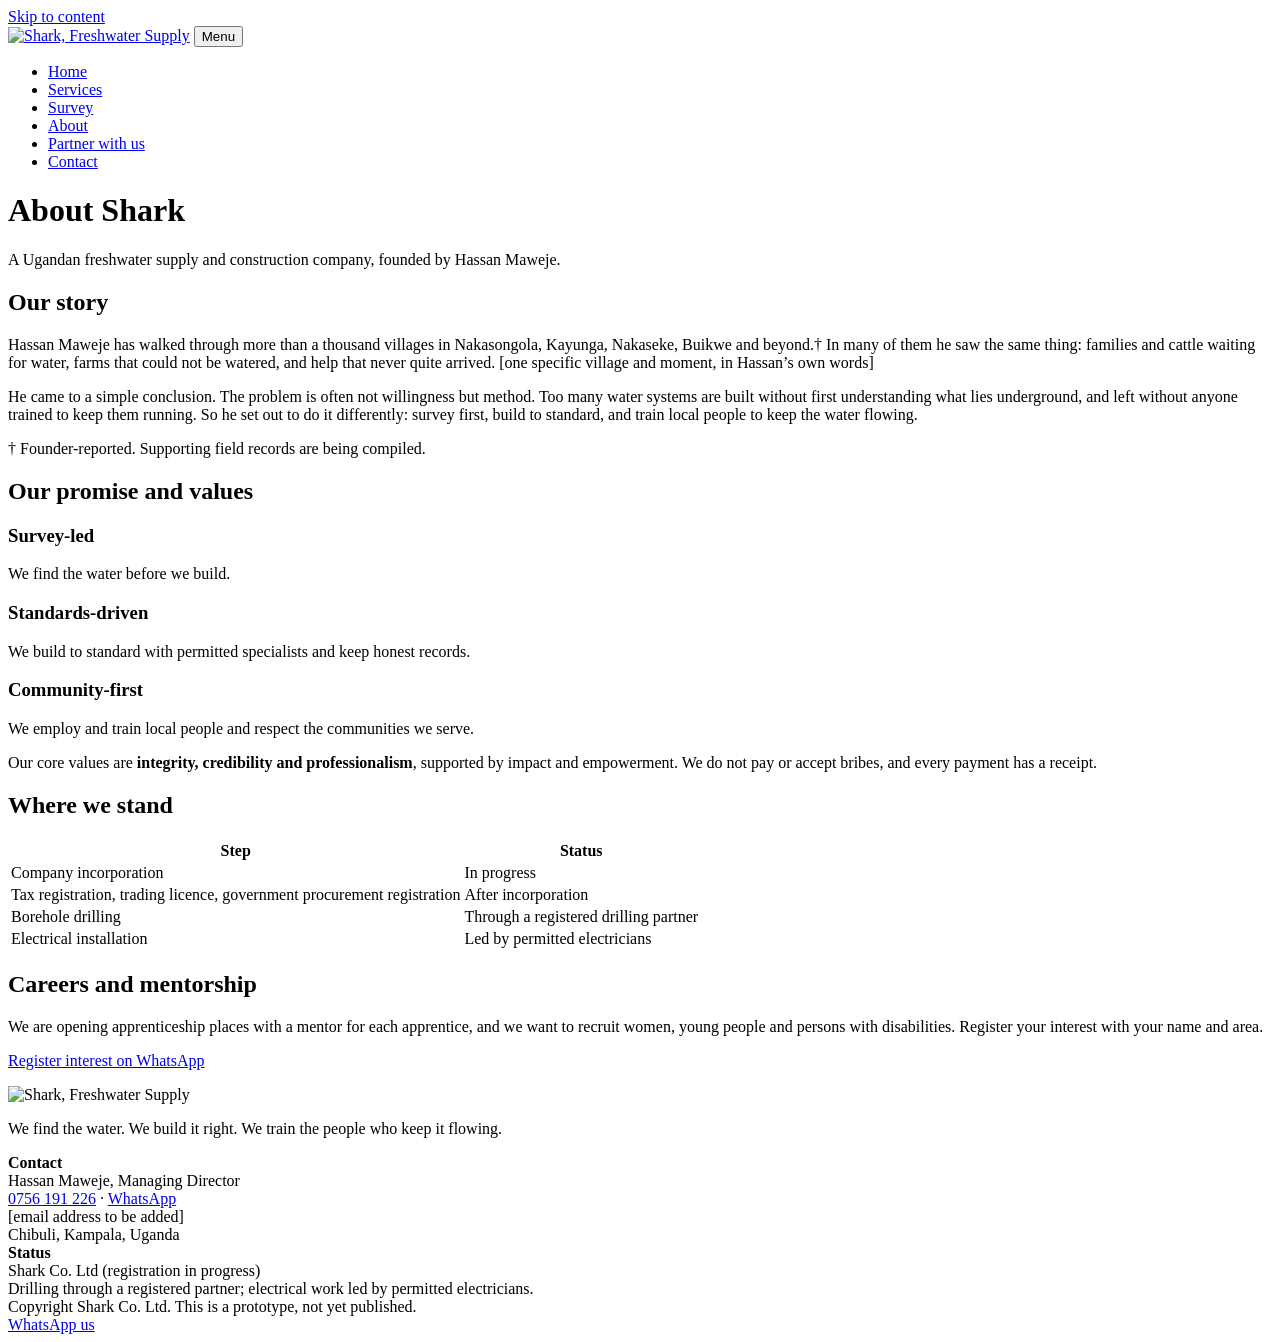
==== about.html @ 4614eab7 "Add files via upload" ====
<!doctype html>
<html lang="en-GB">
<head>
<meta charset="utf-8">
<meta name="viewport" content="width=device-width, initial-scale=1">
<title>About Shark Freshwater Supply | Survey-led water and construction</title>
<meta name="description" content="Founded by Hassan Maweje, Shark surveys first, builds to standard and trains local people. See our promise, values and current status.">
<meta name="theme-color" content="#0B2E4F">
<link rel="icon" href="assets/img/favicon.svg" type="image/svg+xml">
<link rel="stylesheet" href="assets/style.css">

</head>
<body>
<a class="skip" href="#main">Skip to content</a>
<header class="site"><div class="container bar">
<a class="brand" href="index.html" aria-label="Shark Freshwater Supply home"><img src="assets/img/logo.svg" alt="Shark, Freshwater Supply" width="160" height="44"></a>
<button class="menu-btn" aria-expanded="false" aria-controls="nav">Menu</button>
<nav id="nav" aria-label="Main"><ul>
<li><a href="index.html" >Home</a></li>
<li><a href="services.html" >Services</a></li>
<li><a href="survey.html" >Survey</a></li>
<li><a href="about.html" aria-current="page">About</a></li>
<li><a href="partner.html" >Partner with us</a></li>
<li><a href="contact.html" >Contact</a></li>
</ul></nav>
</div></header>
<main id="main"><div class="page-hero"><div class="container"><h1>About Shark</h1><p>A Ugandan freshwater supply and construction company, founded by Hassan Maweje.</p></div></div>
<section><div class="container"><h2>Our story</h2>
<p>Hassan Maweje has walked through more than a thousand villages in Nakasongola, Kayunga, Nakaseke, Buikwe and beyond.&dagger; In many of them he saw the same thing: families and cattle waiting for water, farms that could not be watered, and help that never quite arrived. <span class="confirm">[one specific village and moment, in Hassan&rsquo;s own words]</span></p>
<p>He came to a simple conclusion. The problem is often not willingness but method. Too many water systems are built without first understanding what lies underground, and left without anyone trained to keep them running. So he set out to do it differently: survey first, build to standard, and train local people to keep the water flowing.</p>
<p class="small">&dagger; Founder-reported. Supporting field records are being compiled.</p></div></section>
<section class="alt"><div class="container"><h2>Our promise and values</h2><div class="grid cols-3">
<div class="card white"><h3>Survey-led</h3><p>We find the water before we build.</p></div>
<div class="card white"><h3>Standards-driven</h3><p>We build to standard with permitted specialists and keep honest records.</p></div>
<div class="card white"><h3>Community-first</h3><p>We employ and train local people and respect the communities we serve.</p></div></div>
<p>Our core values are <b>integrity, credibility and professionalism</b>, supported by impact and empowerment. We do not pay or accept bribes, and every payment has a receipt.</p></div></section>
<section><div class="container"><h2>Where we stand</h2>
<table><tr><th>Step</th><th>Status</th></tr>
<tr><td>Company incorporation</td><td>In progress</td></tr>
<tr><td>Tax registration, trading licence, government procurement registration</td><td>After incorporation</td></tr>
<tr><td>Borehole drilling</td><td>Through a registered drilling partner</td></tr>
<tr><td>Electrical installation</td><td>Led by permitted electricians</td></tr></table></div></section>
<section class="alt"><div class="container"><h2>Careers and mentorship</h2>
<p>We are opening apprenticeship places with a mentor for each apprentice, and we want to recruit women, young people and persons with disabilities. Register your interest with your name and area.</p>
<p><a class="btn btn-wa" data-wa="Hello Shark, I would like to register my interest in an apprenticeship. My name is " href="#">Register interest on WhatsApp</a></p></div></section></main>
<footer class="site"><div class="container cols">
<div><img src="assets/img/logo-reversed.svg" alt="Shark, Freshwater Supply" width="160" height="44"><p>We find the water. We build it right. We train the people who keep it flowing.</p></div>
<div><b>Contact</b><br>Hassan Maweje, Managing Director<br><a href="tel:+256756191226">0756 191 226</a> &middot; <a data-wa="Hello Shark, I would like some information." href="#">WhatsApp</a><br><span class="confirm">[email address to be added]</span><br>Chibuli, Kampala, Uganda</div>
<div><b>Status</b><br>Shark Co. Ltd (registration in progress)<br>Drilling through a registered partner; electrical work led by permitted electricians.<br><span class="small">Copyright Shark Co. Ltd. This is a prototype, not yet published.</span></div>
</div></footer>
<a class="fab" data-wa="Hello Shark, I would like to book a site visit." href="#">WhatsApp us</a>
<script src="assets/site.js"></script>
</body>
</html>
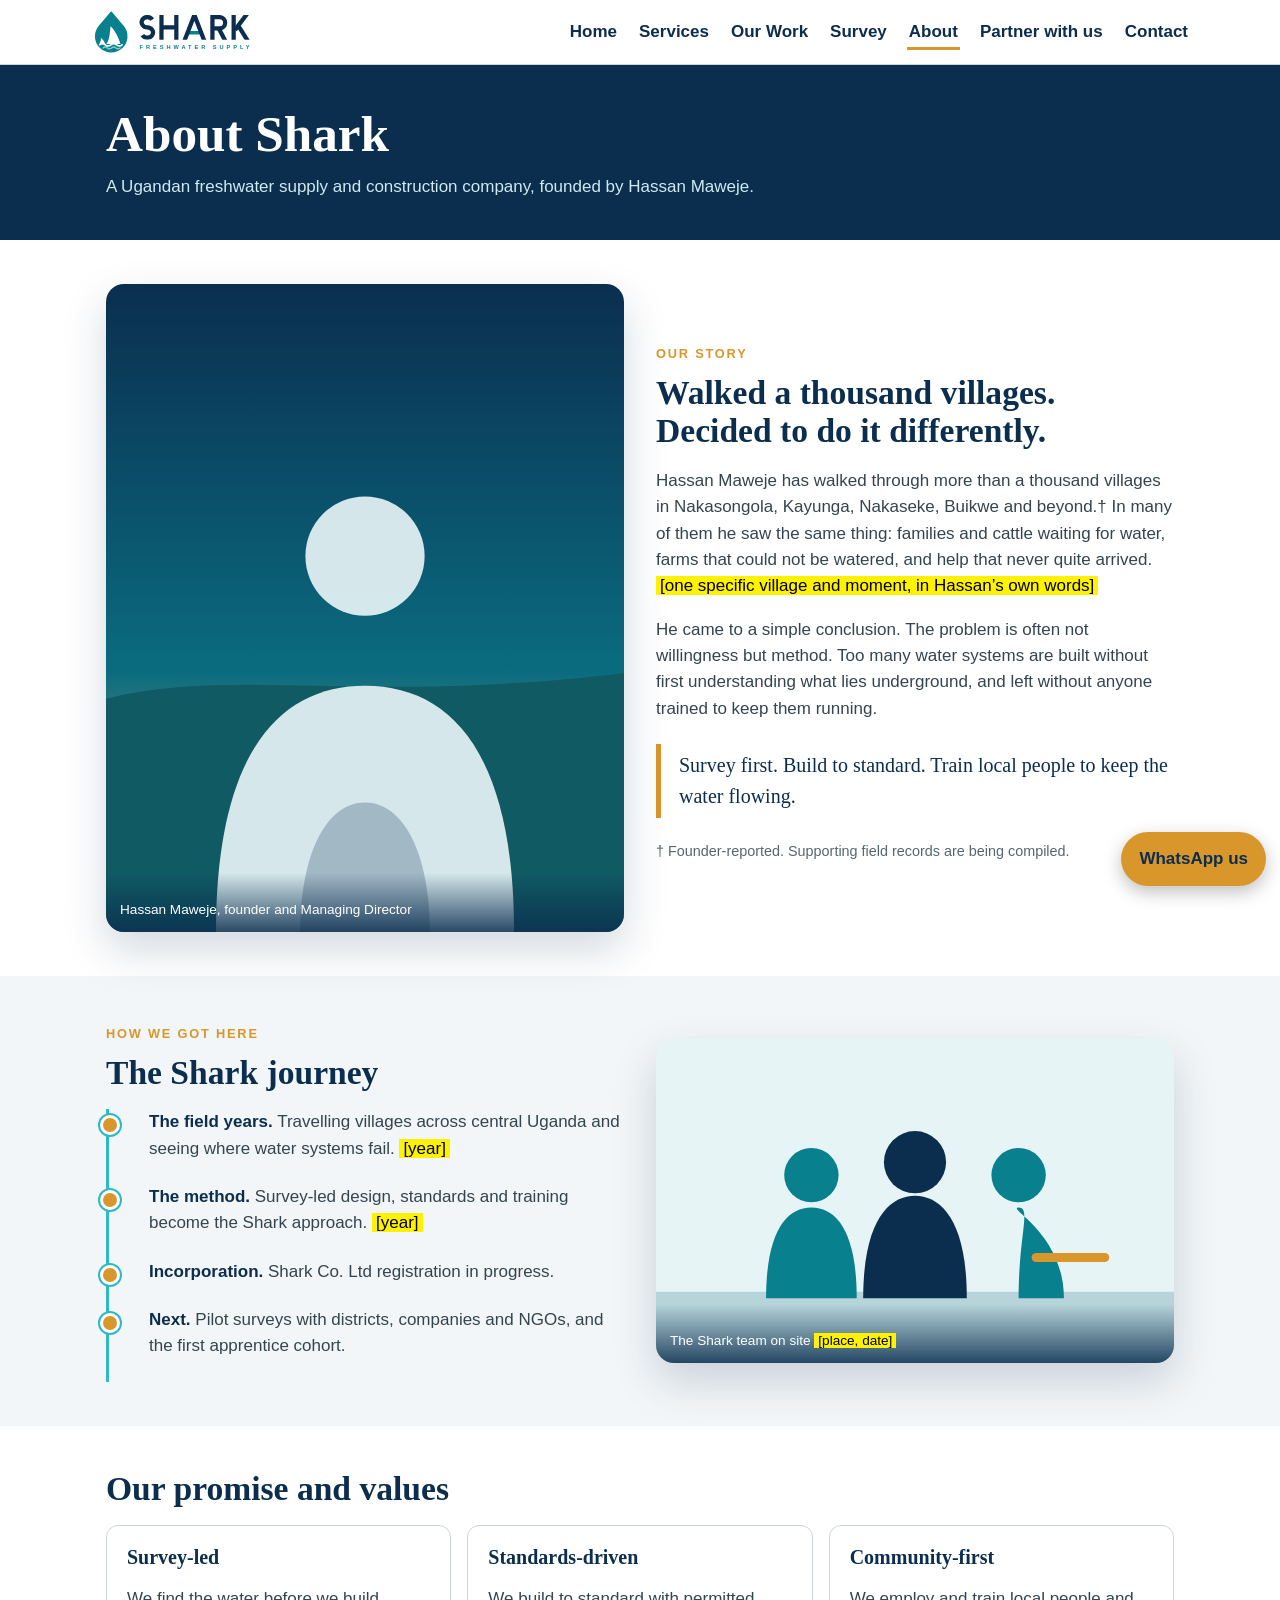
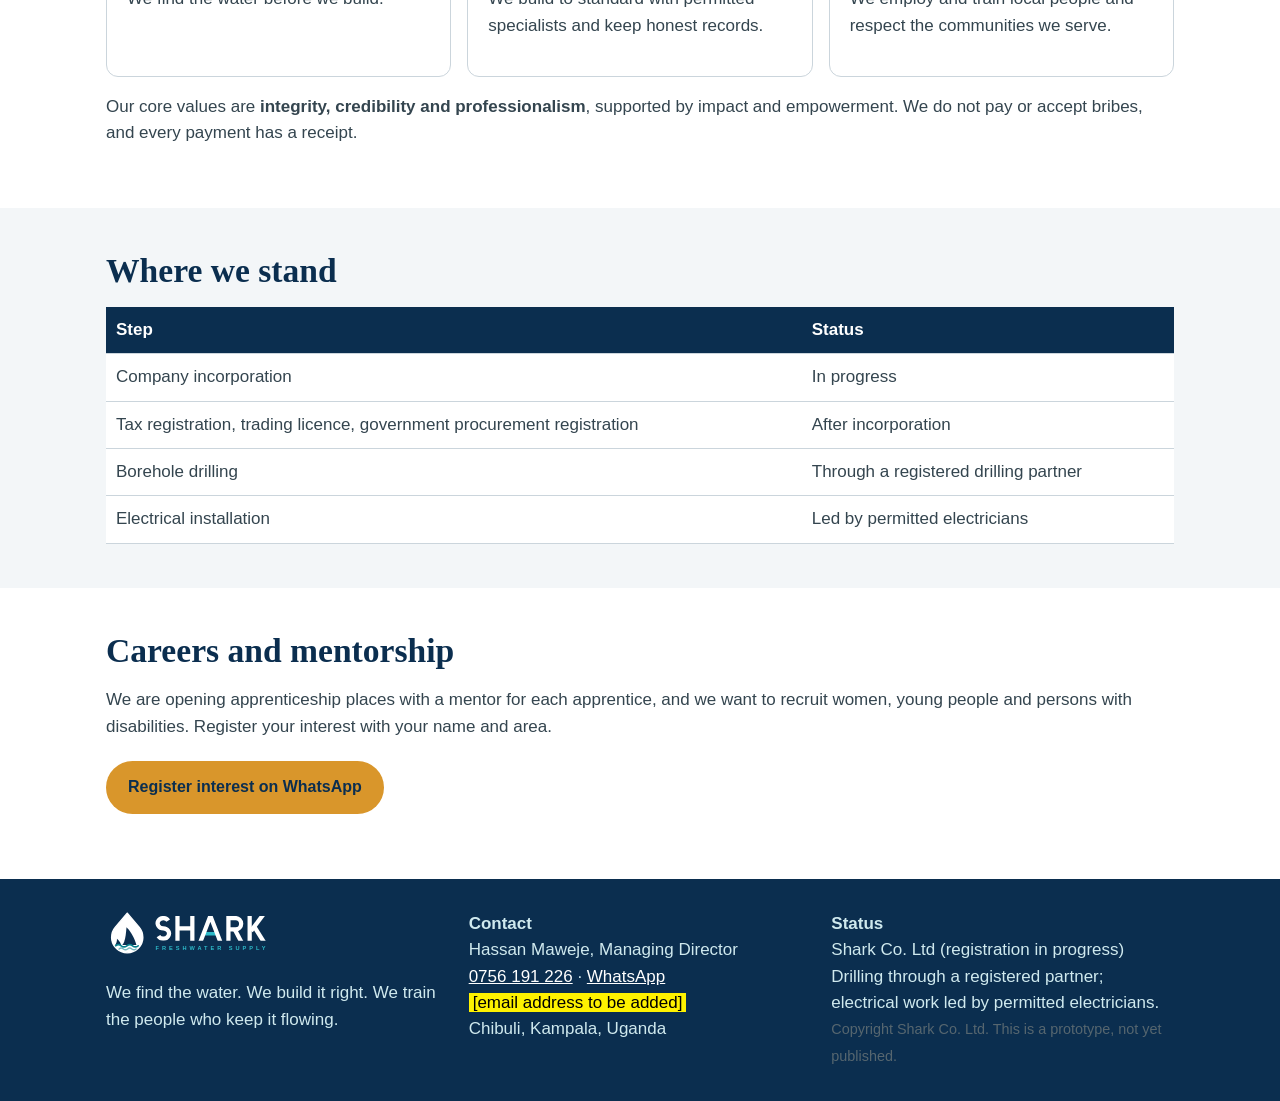
==== commit 41c53906: "Modernise site: hero slideshow, Our Work gallery, About photo sections - Home: 3-slide accessible he" ====
--- a/about.html
+++ b/about.html
@@ -18,6 +18,7 @@
 <nav id="nav" aria-label="Main"><ul>
 <li><a href="index.html" >Home</a></li>
 <li><a href="services.html" >Services</a></li>
+<li><a href="work.html" >Our Work</a></li>
 <li><a href="survey.html" >Survey</a></li>
 <li><a href="about.html" aria-current="page">About</a></li>
 <li><a href="partner.html" >Partner with us</a></li>
@@ -25,22 +26,34 @@
 </ul></nav>
 </div></header>
 <main id="main"><div class="page-hero"><div class="container"><h1>About Shark</h1><p>A Ugandan freshwater supply and construction company, founded by Hassan Maweje.</p></div></div>
-<section><div class="container"><h2>Our story</h2>
+<section><div class="container split">
+<figure class="photo ph reveal" style="background-image:url(assets/img/photos/hassan.jpg),url(assets/img/scenes/about.svg)" role="img" aria-label="Hassan Maweje, founder and Managing Director"><figcaption>Hassan Maweje, founder and Managing Director</figcaption></figure>
+<div class="reveal"><span class="eyebrow">Our story</span><h2>Walked a thousand villages. Decided to do it differently.</h2>
 <p>Hassan Maweje has walked through more than a thousand villages in Nakasongola, Kayunga, Nakaseke, Buikwe and beyond.&dagger; In many of them he saw the same thing: families and cattle waiting for water, farms that could not be watered, and help that never quite arrived. <span class="confirm">[one specific village and moment, in Hassan&rsquo;s own words]</span></p>
-<p>He came to a simple conclusion. The problem is often not willingness but method. Too many water systems are built without first understanding what lies underground, and left without anyone trained to keep them running. So he set out to do it differently: survey first, build to standard, and train local people to keep the water flowing.</p>
-<p class="small">&dagger; Founder-reported. Supporting field records are being compiled.</p></div></section>
-<section class="alt"><div class="container"><h2>Our promise and values</h2><div class="grid cols-3">
-<div class="card white"><h3>Survey-led</h3><p>We find the water before we build.</p></div>
-<div class="card white"><h3>Standards-driven</h3><p>We build to standard with permitted specialists and keep honest records.</p></div>
-<div class="card white"><h3>Community-first</h3><p>We employ and train local people and respect the communities we serve.</p></div></div>
+<p>He came to a simple conclusion. The problem is often not willingness but method. Too many water systems are built without first understanding what lies underground, and left without anyone trained to keep them running.</p>
+<p class="quote">Survey first. Build to standard. Train local people to keep the water flowing.</p>
+<p class="small">&dagger; Founder-reported. Supporting field records are being compiled.</p></div></div></section>
+<section class="alt"><div class="container split flip">
+<figure class="photo wide ph reveal" style="background-image:url(assets/img/photos/team.jpg),url(assets/img/scenes/work-training.svg)" role="img" aria-label="The Shark team on site"><figcaption>The Shark team on site <span class="confirm">[place, date]</span></figcaption></figure>
+<div class="reveal"><span class="eyebrow">How we got here</span><h2>The Shark journey</h2>
+<ol class="timeline">
+<li><b>The field years.</b> Travelling villages across central Uganda and seeing where water systems fail. <span class="confirm">[year]</span></li>
+<li><b>The method.</b> Survey-led design, standards and training become the Shark approach. <span class="confirm">[year]</span></li>
+<li><b>Incorporation.</b> Shark Co. Ltd registration in progress.</li>
+<li><b>Next.</b> Pilot surveys with districts, companies and NGOs, and the first apprentice cohort.</li>
+</ol></div></div></section>
+<section><div class="container"><h2>Our promise and values</h2><div class="grid cols-3">
+<div class="card white reveal"><h3>Survey-led</h3><p>We find the water before we build.</p></div>
+<div class="card white reveal"><h3>Standards-driven</h3><p>We build to standard with permitted specialists and keep honest records.</p></div>
+<div class="card white reveal"><h3>Community-first</h3><p>We employ and train local people and respect the communities we serve.</p></div></div>
 <p>Our core values are <b>integrity, credibility and professionalism</b>, supported by impact and empowerment. We do not pay or accept bribes, and every payment has a receipt.</p></div></section>
-<section><div class="container"><h2>Where we stand</h2>
+<section class="alt"><div class="container"><h2>Where we stand</h2>
 <table><tr><th>Step</th><th>Status</th></tr>
 <tr><td>Company incorporation</td><td>In progress</td></tr>
 <tr><td>Tax registration, trading licence, government procurement registration</td><td>After incorporation</td></tr>
 <tr><td>Borehole drilling</td><td>Through a registered drilling partner</td></tr>
 <tr><td>Electrical installation</td><td>Led by permitted electricians</td></tr></table></div></section>
-<section class="alt"><div class="container"><h2>Careers and mentorship</h2>
+<section><div class="container"><h2>Careers and mentorship</h2>
 <p>We are opening apprenticeship places with a mentor for each apprentice, and we want to recruit women, young people and persons with disabilities. Register your interest with your name and area.</p>
 <p><a class="btn btn-wa" data-wa="Hello Shark, I would like to register my interest in an apprenticeship. My name is " href="#">Register interest on WhatsApp</a></p></div></section></main>
 <footer class="site"><div class="container cols">
--- a/assets/style.css
+++ b/assets/style.css
@@ -0,0 +1,132 @@
+:root{--navy:#0B2E4F;--teal:#08808D;--aqua:#2DB9C8;--ochre:#D9962B;--ice:#E6F4F6;--slate:#34454F;--mist:#F3F6F8;--line:#CBD5DC;--radius:12px}
+*{box-sizing:border-box}
+html{scroll-behavior:smooth}
+body{margin:0;font-family:Calibri,"Segoe UI",Roboto,Arial,sans-serif;color:var(--slate);line-height:1.55;background:#fff;font-size:17px}
+h1,h2,h3{font-family:Georgia,"Times New Roman",serif;color:var(--navy);line-height:1.15;margin:0 0 .5em}
+h1{font-size:clamp(2rem,6vw,3.2rem)}h2{font-size:clamp(1.5rem,4vw,2.1rem)}h3{font-size:1.25rem}
+a{color:var(--teal)}
+img{max-width:100%;height:auto}
+.container{max-width:1100px;margin:0 auto;padding:0 16px}
+.skip{position:absolute;left:-999px;top:8px;background:#fff;padding:8px 12px;z-index:100}.skip:focus{left:8px}
+header.site{position:sticky;top:0;background:#fff;border-bottom:1px solid var(--line);z-index:50}
+.bar{display:flex;align-items:center;justify-content:space-between;gap:12px;padding:10px 0}
+.brand img{height:44px;width:auto;display:block}
+nav ul{list-style:none;display:flex;gap:18px;margin:0;padding:0}
+nav a{text-decoration:none;color:var(--navy);font-weight:700;padding:6px 2px;border-bottom:3px solid transparent}
+nav a[aria-current="page"],nav a:hover{border-color:var(--ochre)}
+.menu-btn{display:none;background:var(--navy);color:#fff;border:0;border-radius:8px;padding:10px 14px;font-weight:700;font-size:1rem}
+.btn{display:inline-block;padding:12px 20px;border-radius:999px;font-weight:700;text-decoration:none;border:2px solid transparent;cursor:pointer;font-size:1rem;margin:4px 6px 4px 0}
+.btn-wa{background:var(--ochre);color:var(--navy)}.btn-wa:hover{background:#c9861f}
+.btn-ghost{border-color:#fff;color:#fff}.btn-line{border-color:var(--navy);color:var(--navy)}
+.hero{background:linear-gradient(160deg,var(--navy) 0%,var(--navy) 55%,#0A5369 100%);color:#fff;position:relative;overflow:hidden}
+.hero h1{color:#fff}.hero p{color:#CFE9EE;font-size:1.15rem;max-width:34em}
+.hero .inner{display:grid;gap:28px;padding:48px 16px 96px;align-items:center}
+.hero .mark{max-width:220px;margin:0 auto;opacity:.95}
+.hero .waves{position:absolute;left:0;right:0;bottom:-1px;width:100%;height:70px;display:block}
+.page-hero{background:var(--navy);color:#fff;padding:40px 0}.page-hero h1{color:#fff;margin:0}.page-hero p{color:#CFE9EE;margin:.6em 0 0;max-width:40em}
+.grid{display:grid;gap:16px}.cols-3{grid-template-columns:repeat(auto-fit,minmax(250px,1fr))}.cols-4{grid-template-columns:repeat(auto-fit,minmax(200px,1fr))}.cols-5{grid-template-columns:repeat(auto-fit,minmax(150px,1fr))}
+.card{background:var(--ice);border-radius:var(--radius);padding:20px}.card.white{background:#fff;border:1px solid var(--line)}
+.card h3{margin-bottom:.3em}
+.icon-card{text-align:center;text-decoration:none;color:var(--navy);font-weight:700;background:var(--ice);border-radius:var(--radius);padding:16px 8px}.icon-card img{width:60px;height:60px;display:block;margin:0 auto 8px}
+section{padding:44px 0}.alt{background:var(--mist)}
+.steps{display:grid;gap:12px;grid-template-columns:repeat(auto-fit,minmax(170px,1fr))}
+.step{background:var(--navy);color:#fff;border-radius:var(--radius);padding:16px}.step b{display:block;font-family:Georgia,serif;font-size:1.3rem;margin-bottom:4px}.step span{color:#CFE9EE;font-size:.95rem}
+.stat{font-family:Georgia,serif;font-size:2.2rem;color:var(--teal);font-weight:700;line-height:1.1}
+.band{background:var(--teal);color:#fff;border-radius:var(--radius);padding:28px}.band h2{color:#fff}.band p{color:#E6F4F6}
+details{background:#fff;border:1px solid var(--line);border-radius:10px;padding:12px 16px;margin-bottom:10px}summary{font-weight:700;color:var(--navy);cursor:pointer}details p{margin:.6em 0 0}
+table{width:100%;border-collapse:collapse;background:#fff}th,td{text-align:left;padding:10px;border-bottom:1px solid var(--line);vertical-align:top}th{background:var(--navy);color:#fff}
+.confirm{background:#fff200;color:#000;padding:0 4px}
+.note{border-left:5px solid var(--ochre);background:#FBF1DD;padding:12px 16px;border-radius:0 8px 8px 0}
+footer.site{background:var(--navy);color:#CFE9EE;padding:32px 0}footer a{color:#fff}footer .cols{display:grid;gap:20px;grid-template-columns:repeat(auto-fit,minmax(220px,1fr))}footer img{height:44px;width:auto}
+.fab{position:fixed;right:14px;bottom:14px;z-index:60;background:var(--ochre);color:var(--navy);border-radius:999px;padding:14px 18px;font-weight:700;text-decoration:none;box-shadow:0 6px 18px rgba(0,0,0,.25)}
+form label{display:block;font-weight:700;margin:12px 0 4px}input,select,textarea{width:100%;padding:12px;border:1px solid var(--line);border-radius:8px;font:inherit}
+:focus-visible{outline:3px solid var(--ochre);outline-offset:2px}
+.small{font-size:.9rem;color:#56666f}
+ul.tick{list-style:none;padding:0}ul.tick li{padding-left:26px;margin:6px 0;position:relative}ul.tick li:before{content:"";position:absolute;left:0;top:.55em;width:12px;height:12px;border-radius:50%;background:var(--teal)}
+@media(min-width:800px){.hero .inner{grid-template-columns:1.3fr .7fr}}
+@media(max-width:799px){.menu-btn{display:block}nav{display:none;position:absolute;left:0;right:0;top:100%;background:#fff;border-bottom:1px solid var(--line);padding:8px 16px}nav.open{display:block}nav ul{flex-direction:column;gap:4px}}
+/* ===== Modern layer: slideshow, photo frames, gallery, motion ===== */
+:root{--shadow:0 10px 30px rgba(11,46,79,.10);--shadow-lg:0 18px 44px rgba(11,46,79,.18)}
+header.site{backdrop-filter:saturate(1.4) blur(10px);background:rgba(255,255,255,.92)}
+.btn{transition:transform .15s ease,box-shadow .15s ease,background .15s ease}
+.btn:hover{transform:translateY(-2px);box-shadow:0 8px 18px rgba(0,0,0,.18)}
+.eyebrow{display:inline-block;font-size:.8rem;font-weight:700;letter-spacing:.14em;text-transform:uppercase;color:var(--ochre);margin-bottom:.8em}
+.lead{font-size:1.15rem;max-width:40em}
+.section-head{max-width:46em;margin-bottom:28px}
+
+/* Image slots: real photo first, illustrated placeholder behind it.
+   Drop a JPG at the --photo path and it replaces the placeholder. */
+.ph{background-color:var(--navy);background-size:cover;background-position:center;background-repeat:no-repeat}
+
+/* Hero slideshow */
+.slider{position:relative;color:#fff;overflow:hidden;background:var(--navy)}
+.slide{position:absolute;inset:0;opacity:0;transition:opacity 1s ease;z-index:0}
+.slide.on{opacity:1;z-index:1}
+.slide::after{content:"";position:absolute;inset:0;background:linear-gradient(90deg,rgba(11,46,79,.92) 0%,rgba(11,46,79,.7) 45%,rgba(11,46,79,.15) 100%)}
+.slider .copy{position:relative;z-index:3;padding:72px 16px 130px;min-height:560px;display:flex;flex-direction:column;justify-content:center}
+.slider h1{color:#fff;max-width:14em;text-shadow:0 2px 20px rgba(0,0,0,.25)}
+.slider .copy p{color:#E3F2F5;font-size:1.15rem;max-width:34em}
+.slide-text{display:none}.slide-text.on{display:block;animation:rise .7s ease both}
+@keyframes rise{from{opacity:0;transform:translateY(14px)}to{opacity:1;transform:none}}
+.dots{position:absolute;z-index:4;left:0;right:0;bottom:92px}
+.dots .container{display:flex;gap:10px;align-items:center}
+.dots button{width:34px;height:6px;border-radius:99px;border:0;background:rgba(255,255,255,.4);cursor:pointer;padding:0}
+.dots button[aria-current="true"]{background:var(--ochre);width:54px}
+.dots .pp{margin-left:6px;background:rgba(255,255,255,.15);color:#fff;width:auto;height:auto;padding:5px 12px;font-size:.8rem;font-weight:700;border-radius:99px}
+.slider .waves{position:absolute;left:0;right:0;bottom:-1px;width:100%;height:70px;z-index:3}
+
+/* Trust strip */
+.trust{background:#fff;margin-top:-1px;padding:0}
+.trust .container{display:grid;grid-template-columns:repeat(auto-fit,minmax(200px,1fr));gap:12px;padding-top:6px;padding-bottom:30px}
+.trust div{display:flex;gap:12px;align-items:center;font-weight:700;color:var(--navy);font-size:.95rem}
+.trust i{flex:none;width:40px;height:40px;border-radius:50%;background:var(--ice);color:var(--teal);display:grid;place-items:center;font-style:normal;font-size:1.1rem}
+
+/* Cards with lift */
+.card,.icon-card,.work{transition:transform .2s ease,box-shadow .2s ease}
+.icon-card:hover,.card.white:hover{transform:translateY(-4px);box-shadow:var(--shadow)}
+.icon-card{background:#fff;border:1px solid var(--line)}
+.icon-card:hover{border-color:var(--teal)}
+
+/* Split sections with a photo */
+.split{display:grid;gap:32px;align-items:center}
+.photo{border-radius:18px;box-shadow:var(--shadow-lg);aspect-ratio:4/5;position:relative;overflow:hidden}
+.photo.wide{aspect-ratio:16/10}
+.photo figcaption,.work figcaption{position:absolute;left:0;right:0;bottom:0;padding:26px 14px 12px;font-size:.85rem;color:#fff;background:linear-gradient(transparent,rgba(11,46,79,.85))}
+figure{margin:0}
+@media(min-width:800px){.split{grid-template-columns:1fr 1fr}.split.flip .photo{order:2}}
+.quote{border-left:5px solid var(--ochre);padding:6px 0 6px 18px;font-family:Georgia,serif;font-size:1.25rem;color:var(--navy);margin:22px 0}
+
+/* Impact counters */
+.impact{background:linear-gradient(160deg,var(--navy),#0A5369);color:#fff}
+.impact h2{color:#fff}
+.impact .grid{margin-top:20px}
+.impact .num{font-family:Georgia,serif;font-size:2.6rem;font-weight:700;color:var(--aqua);line-height:1}
+.impact p{color:#CFE9EE;margin:.4em 0 0}
+.impact .small{color:#9CC3CC}
+
+/* Timeline (About) */
+.timeline{list-style:none;margin:0;padding:0 0 0 22px;border-left:3px solid var(--aqua)}
+.timeline li{position:relative;padding:0 0 22px 18px}
+.timeline li:before{content:"";position:absolute;left:-31px;top:.35em;width:14px;height:14px;border-radius:50%;background:var(--ochre);border:3px solid #fff;box-shadow:0 0 0 2px var(--aqua)}
+.timeline b{color:var(--navy)}
+
+/* Our Work gallery */
+.chips{display:flex;flex-wrap:wrap;gap:8px;margin:0 0 22px}
+.chips button{border:1.5px solid var(--navy);background:#fff;color:var(--navy);border-radius:99px;padding:8px 16px;font-weight:700;font-size:.95rem;cursor:pointer}
+.chips button[aria-pressed="true"]{background:var(--navy);color:#fff}
+.gallery{display:grid;gap:18px;grid-template-columns:repeat(auto-fill,minmax(290px,1fr))}
+.work{background:#fff;border:1px solid var(--line);border-radius:16px;overflow:hidden}
+.work:hover{transform:translateY(-4px);box-shadow:var(--shadow-lg)}
+.work .ph{aspect-ratio:4/3;position:relative}
+.work .tag{position:absolute;top:12px;left:12px;background:var(--ochre);color:var(--navy);font-size:.75rem;font-weight:700;border-radius:99px;padding:4px 10px}
+.work .body{padding:16px}
+.work h3{margin-bottom:.2em}
+.work dl{display:grid;grid-template-columns:auto 1fr;gap:2px 12px;margin:10px 0 0;font-size:.9rem}
+.work dt{font-weight:700;color:var(--navy)}.work dd{margin:0}
+.work[hidden]{display:none}
+
+/* Scroll reveal */
+.reveal{opacity:0;transform:translateY(18px);transition:opacity .6s ease,transform .6s ease}
+.reveal.in{opacity:1;transform:none}
+@media(prefers-reduced-motion:reduce){.reveal{opacity:1;transform:none;transition:none}.slide{transition:none}.slide-text.on{animation:none}.btn,.card,.icon-card,.work{transition:none}html{scroll-behavior:auto}}
+@media(max-width:799px){.slider .copy{min-height:520px;padding-bottom:140px}.slide::after{background:linear-gradient(180deg,rgba(11,46,79,.8),rgba(11,46,79,.78))}}
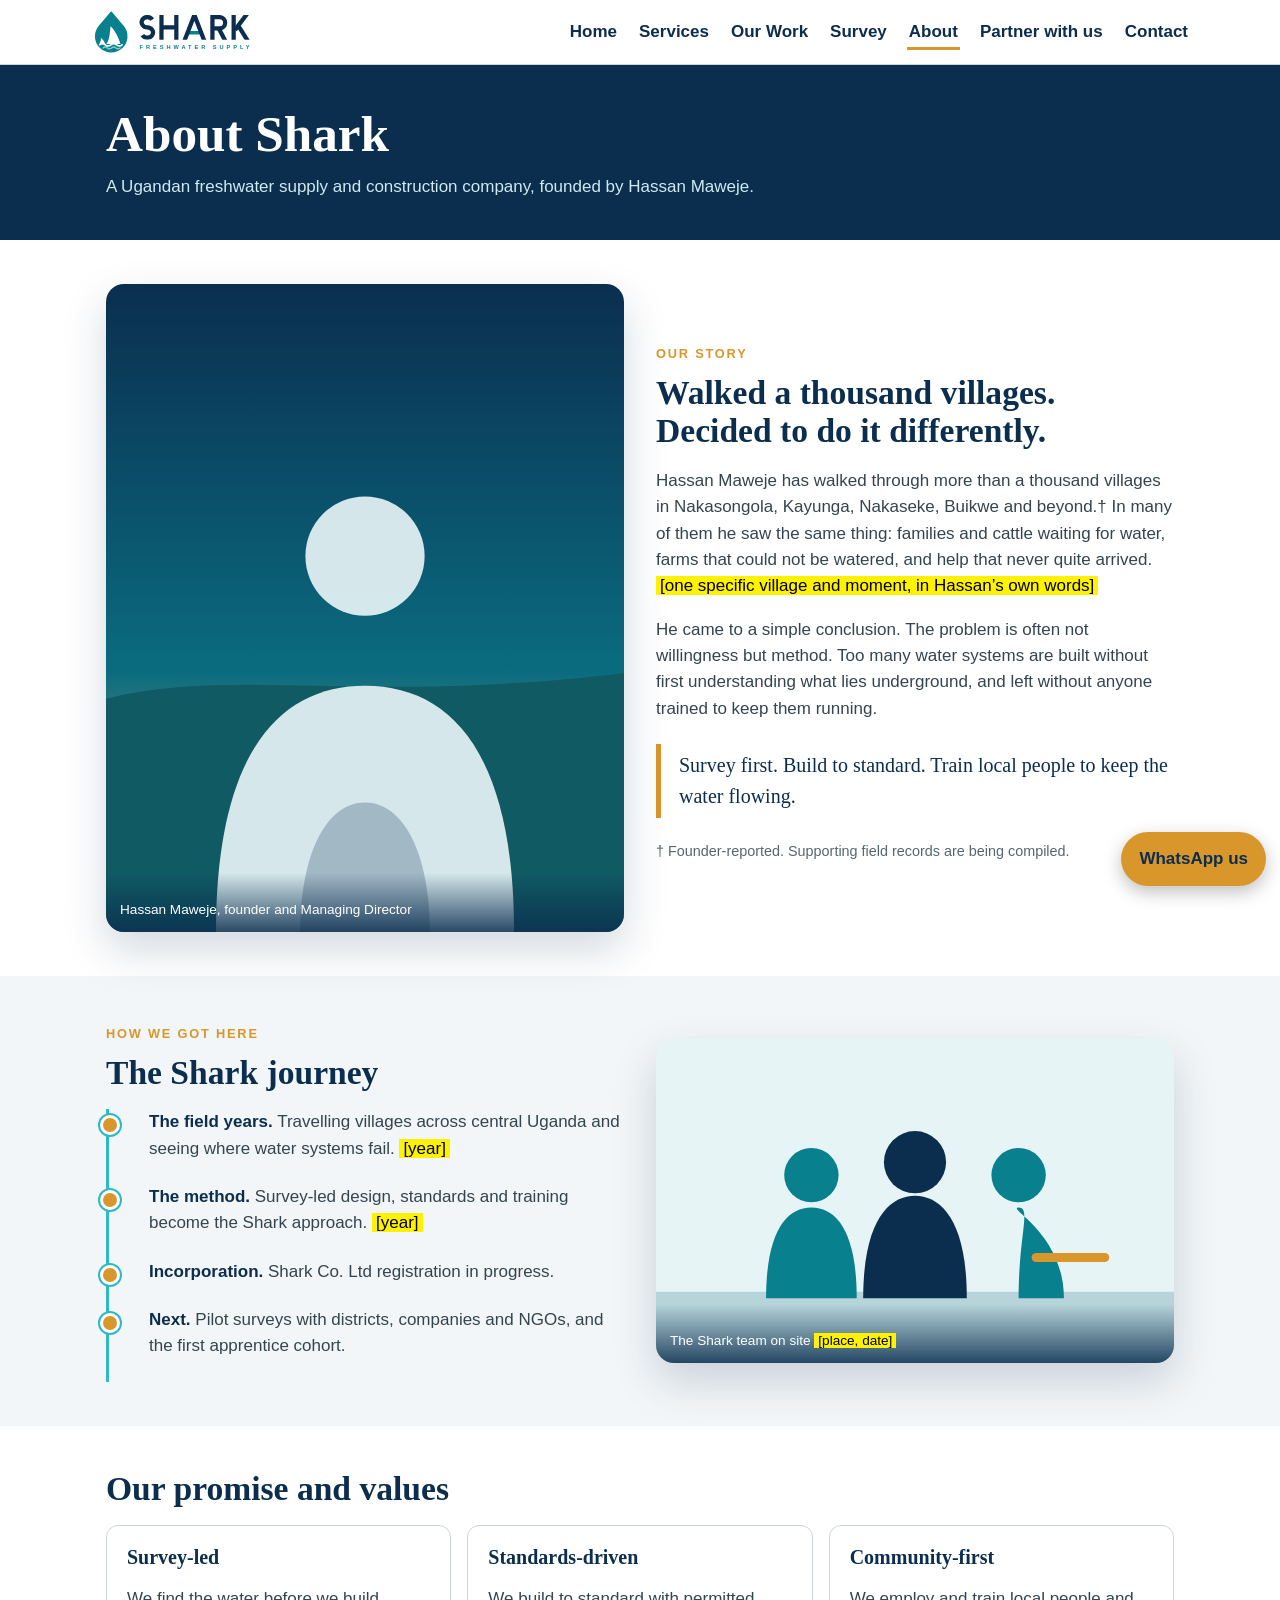
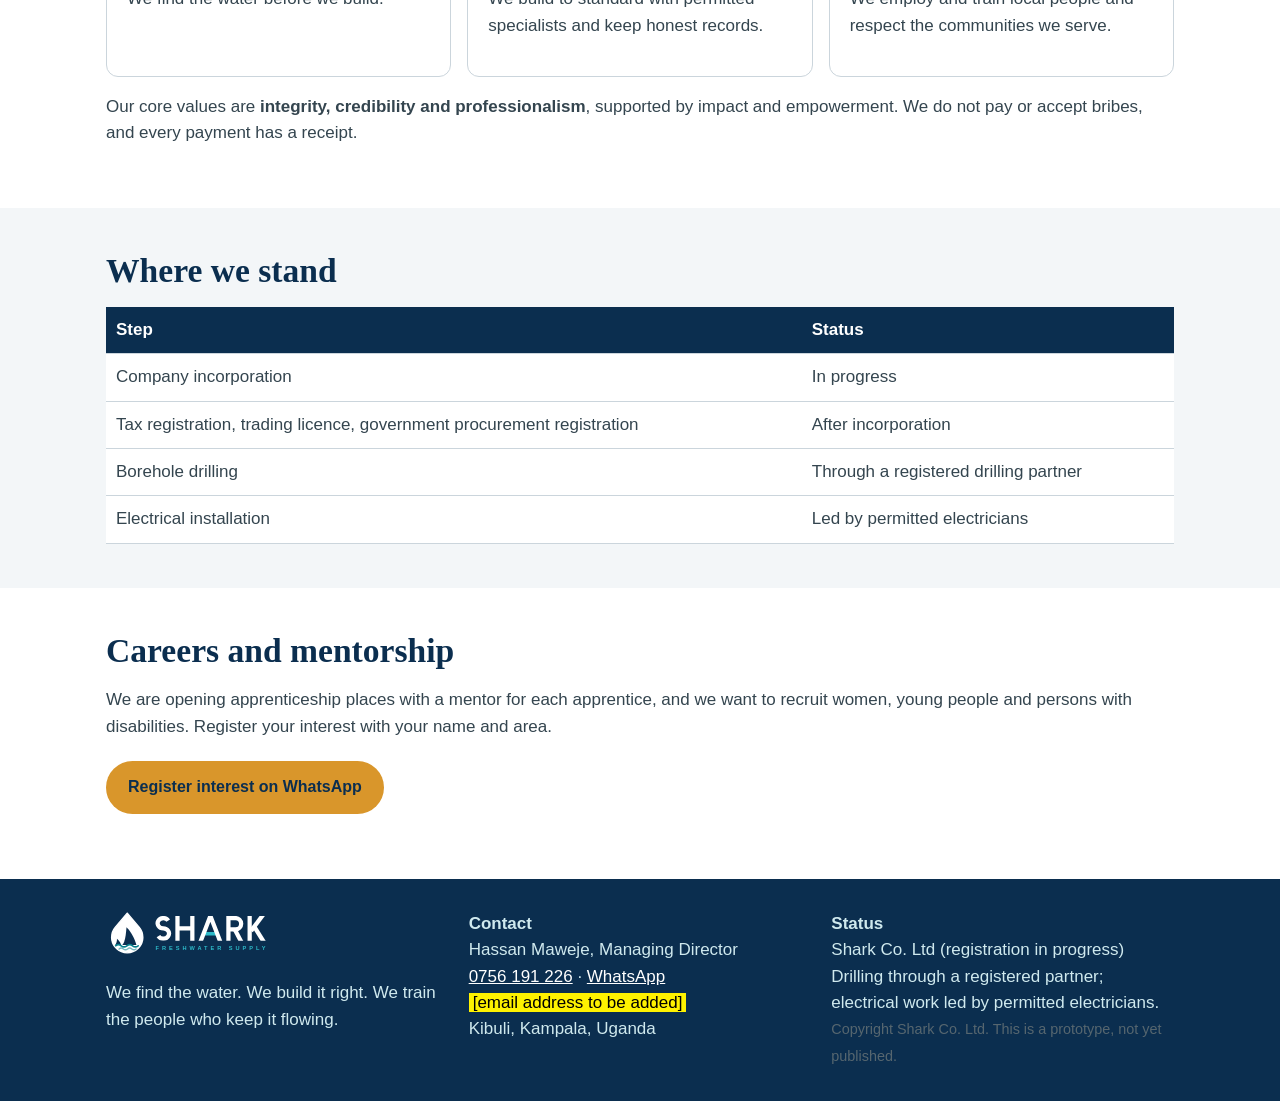
==== commit e5c5c37e: "Home: add water-point photo pair to Previous work; correct address to Kibuli - Two community water-p" ====
--- a/about.html
+++ b/about.html
@@ -7,6 +7,7 @@
 <meta name="description" content="Founded by Hassan Maweje, Shark surveys first, builds to standard and trains local people. See our promise, values and current status.">
 <meta name="theme-color" content="#0B2E4F">
 <link rel="icon" href="assets/img/favicon.svg" type="image/svg+xml">
+<script>document.documentElement.className="js"</script>
 <link rel="stylesheet" href="assets/style.css">
 
 </head>
@@ -58,7 +59,7 @@
 <p><a class="btn btn-wa" data-wa="Hello Shark, I would like to register my interest in an apprenticeship. My name is " href="#">Register interest on WhatsApp</a></p></div></section></main>
 <footer class="site"><div class="container cols">
 <div><img src="assets/img/logo-reversed.svg" alt="Shark, Freshwater Supply" width="160" height="44"><p>We find the water. We build it right. We train the people who keep it flowing.</p></div>
-<div><b>Contact</b><br>Hassan Maweje, Managing Director<br><a href="tel:+256756191226">0756 191 226</a> &middot; <a data-wa="Hello Shark, I would like some information." href="#">WhatsApp</a><br><span class="confirm">[email address to be added]</span><br>Chibuli, Kampala, Uganda</div>
+<div><b>Contact</b><br>Hassan Maweje, Managing Director<br><a href="tel:+256756191226">0756 191 226</a> &middot; <a data-wa="Hello Shark, I would like some information." href="#">WhatsApp</a><br><span class="confirm">[email address to be added]</span><br>Kibuli, Kampala, Uganda</div>
 <div><b>Status</b><br>Shark Co. Ltd (registration in progress)<br>Drilling through a registered partner; electrical work led by permitted electricians.<br><span class="small">Copyright Shark Co. Ltd. This is a prototype, not yet published.</span></div>
 </div></footer>
 <a class="fab" data-wa="Hello Shark, I would like to book a site visit." href="#">WhatsApp us</a>
--- a/assets/style.css
+++ b/assets/style.css
@@ -126,7 +126,14 @@
 .work[hidden]{display:none}
 
 /* Scroll reveal */
-.reveal{opacity:0;transform:translateY(18px);transition:opacity .6s ease,transform .6s ease}
-.reveal.in{opacity:1;transform:none}
-@media(prefers-reduced-motion:reduce){.reveal{opacity:1;transform:none;transition:none}.slide{transition:none}.slide-text.on{animation:none}.btn,.card,.icon-card,.work{transition:none}html{scroll-behavior:auto}}
+.js .reveal{opacity:0;transform:translateY(18px);transition:opacity .6s ease,transform .6s ease}
+.js .reveal.in{opacity:1;transform:none}
+@media(prefers-reduced-motion:reduce){.js .reveal{opacity:1;transform:none;transition:none}.slide{transition:none}.slide-text.on{animation:none}.btn,.card,.icon-card,.work{transition:none}html{scroll-behavior:auto}}
 @media(max-width:799px){.slider .copy{min-height:520px;padding-bottom:140px}.slide::after{background:linear-gradient(180deg,rgba(11,46,79,.8),rgba(11,46,79,.78))}}
+
+/* Photo pair: landscape + portrait feature in "Previous work" */
+.pair{display:grid;gap:16px;margin:0 0 22px}
+.pair figure{position:relative;border-radius:16px;overflow:hidden;box-shadow:var(--shadow);min-height:260px}
+.pair figcaption{position:absolute;left:0;right:0;bottom:0;padding:34px 16px 14px;color:#fff;font-size:.95rem;font-weight:700;background:linear-gradient(transparent,rgba(11,46,79,.88))}
+.pair figcaption span{display:block;margin-top:2px;font-size:.75rem;font-weight:400;letter-spacing:.04em;text-transform:uppercase;color:#CFE9EE}
+@media(min-width:800px){.pair{grid-template-columns:1.9fr 1fr}.pair figure{min-height:430px}}
